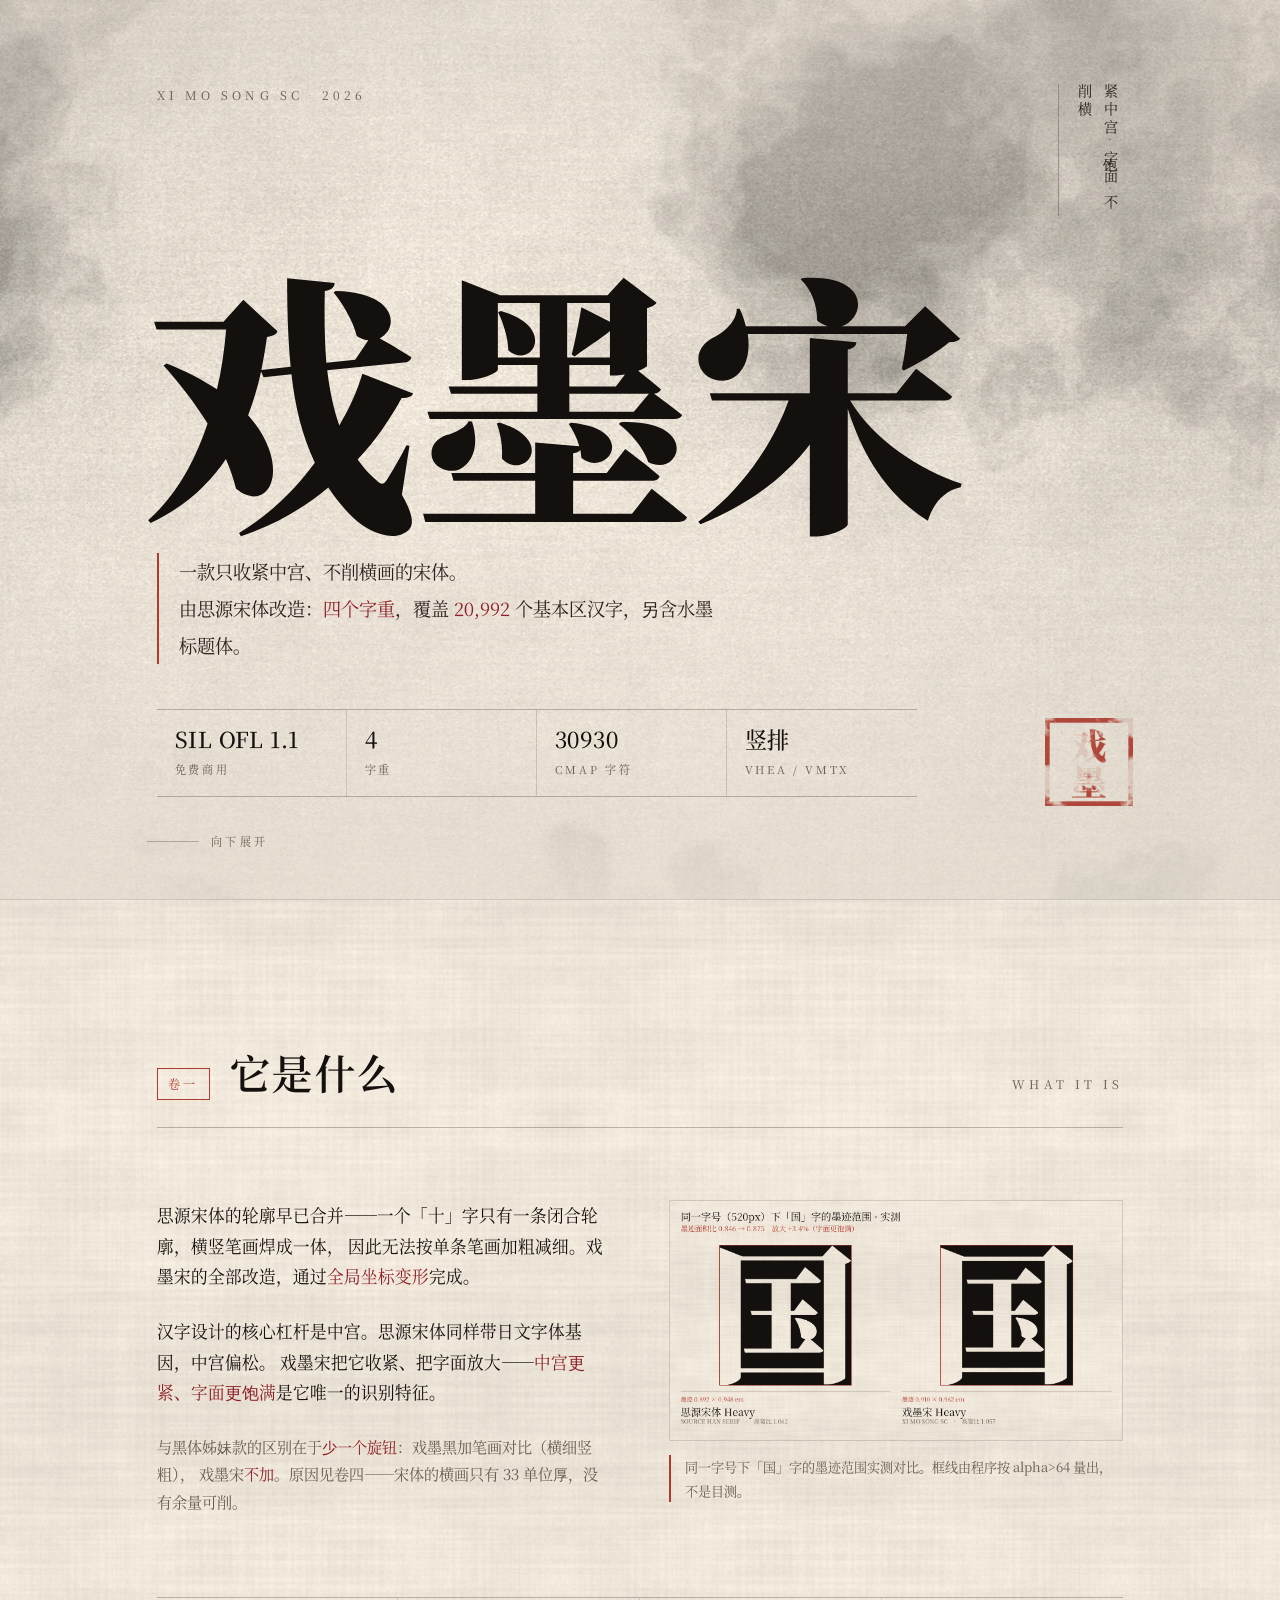
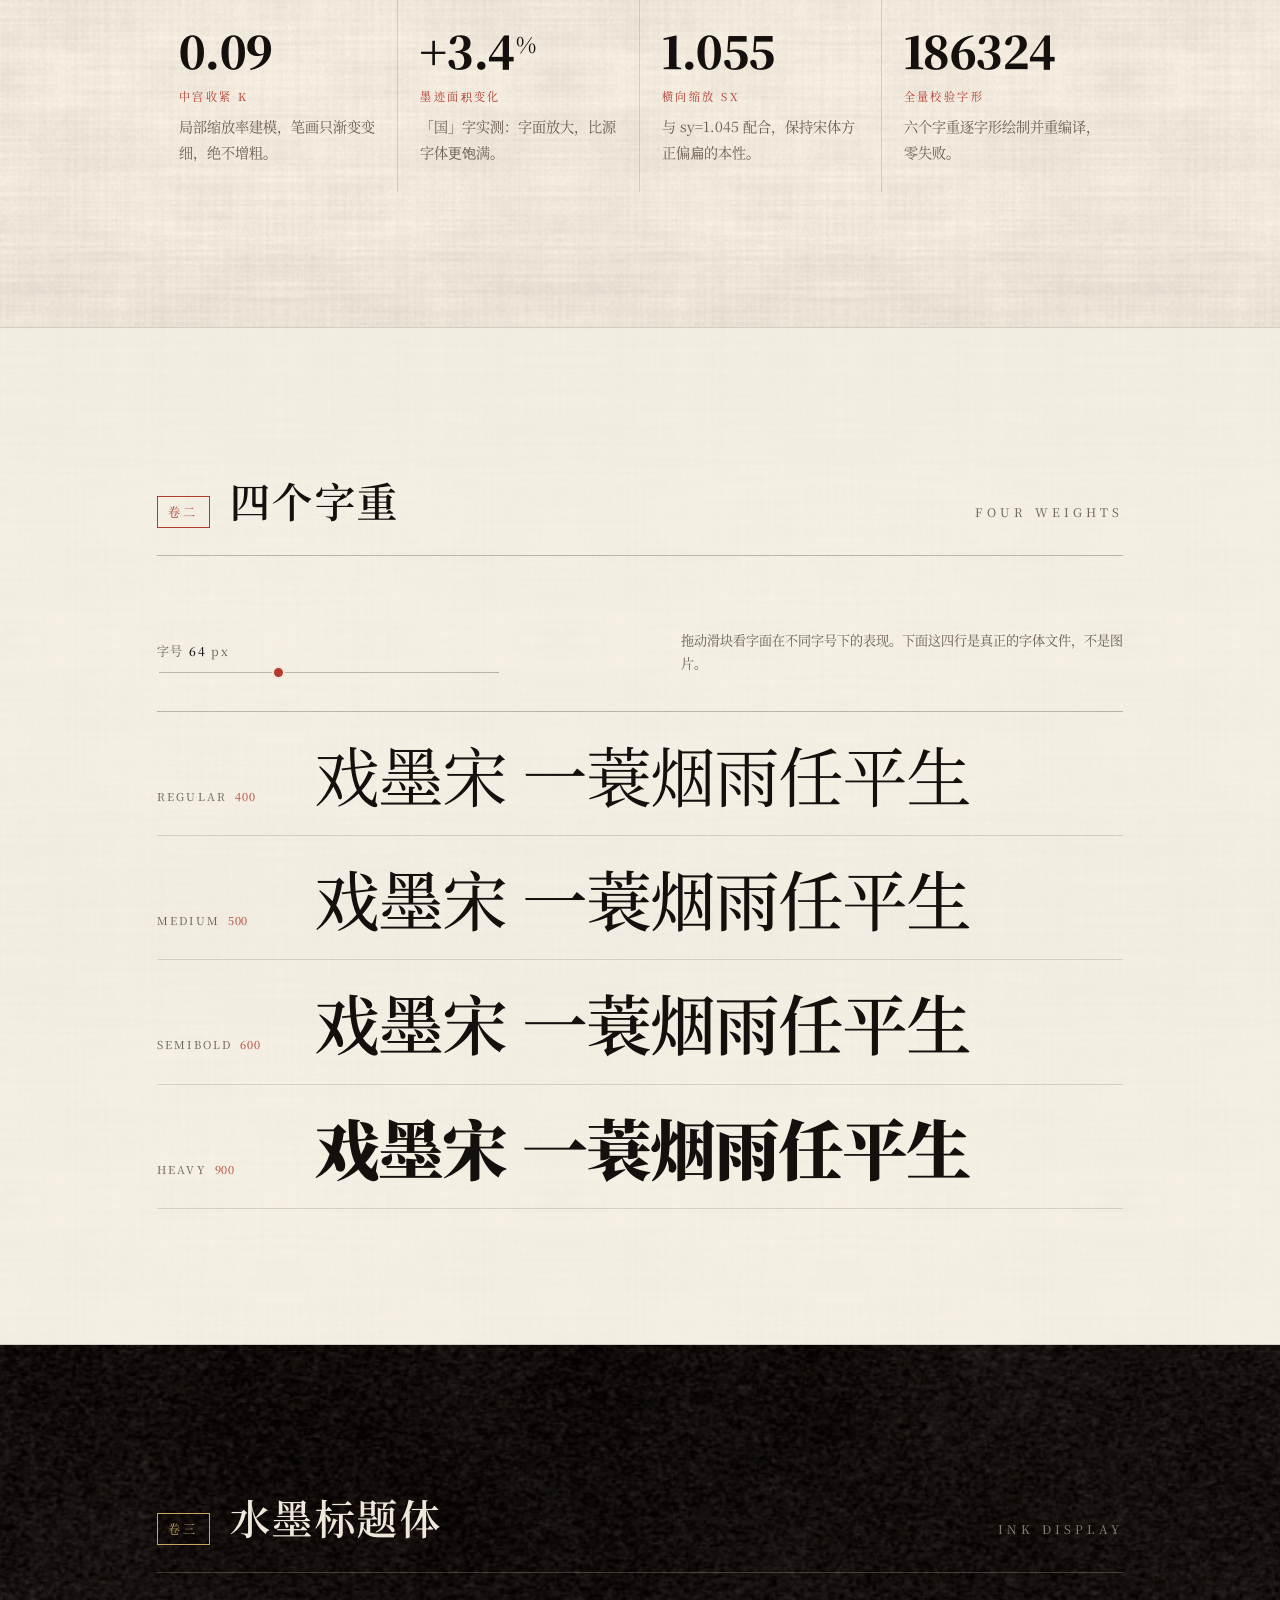
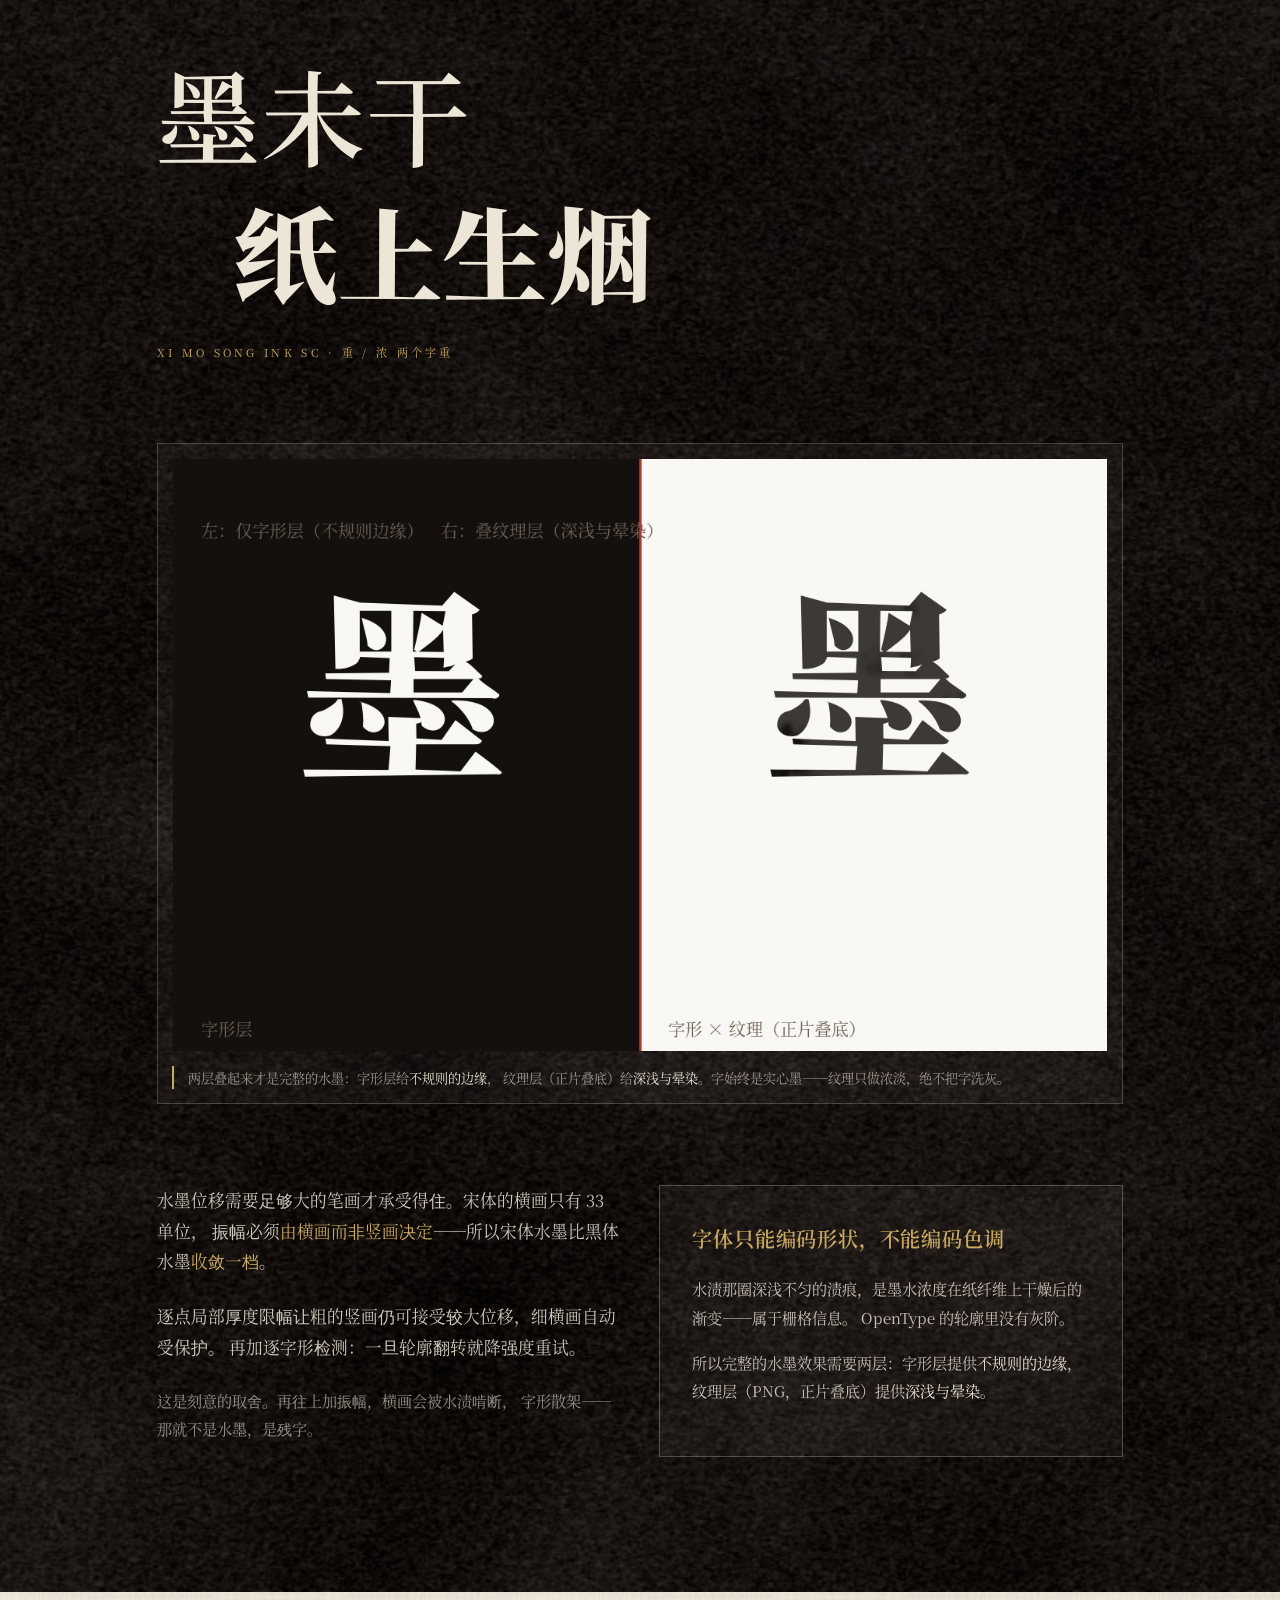
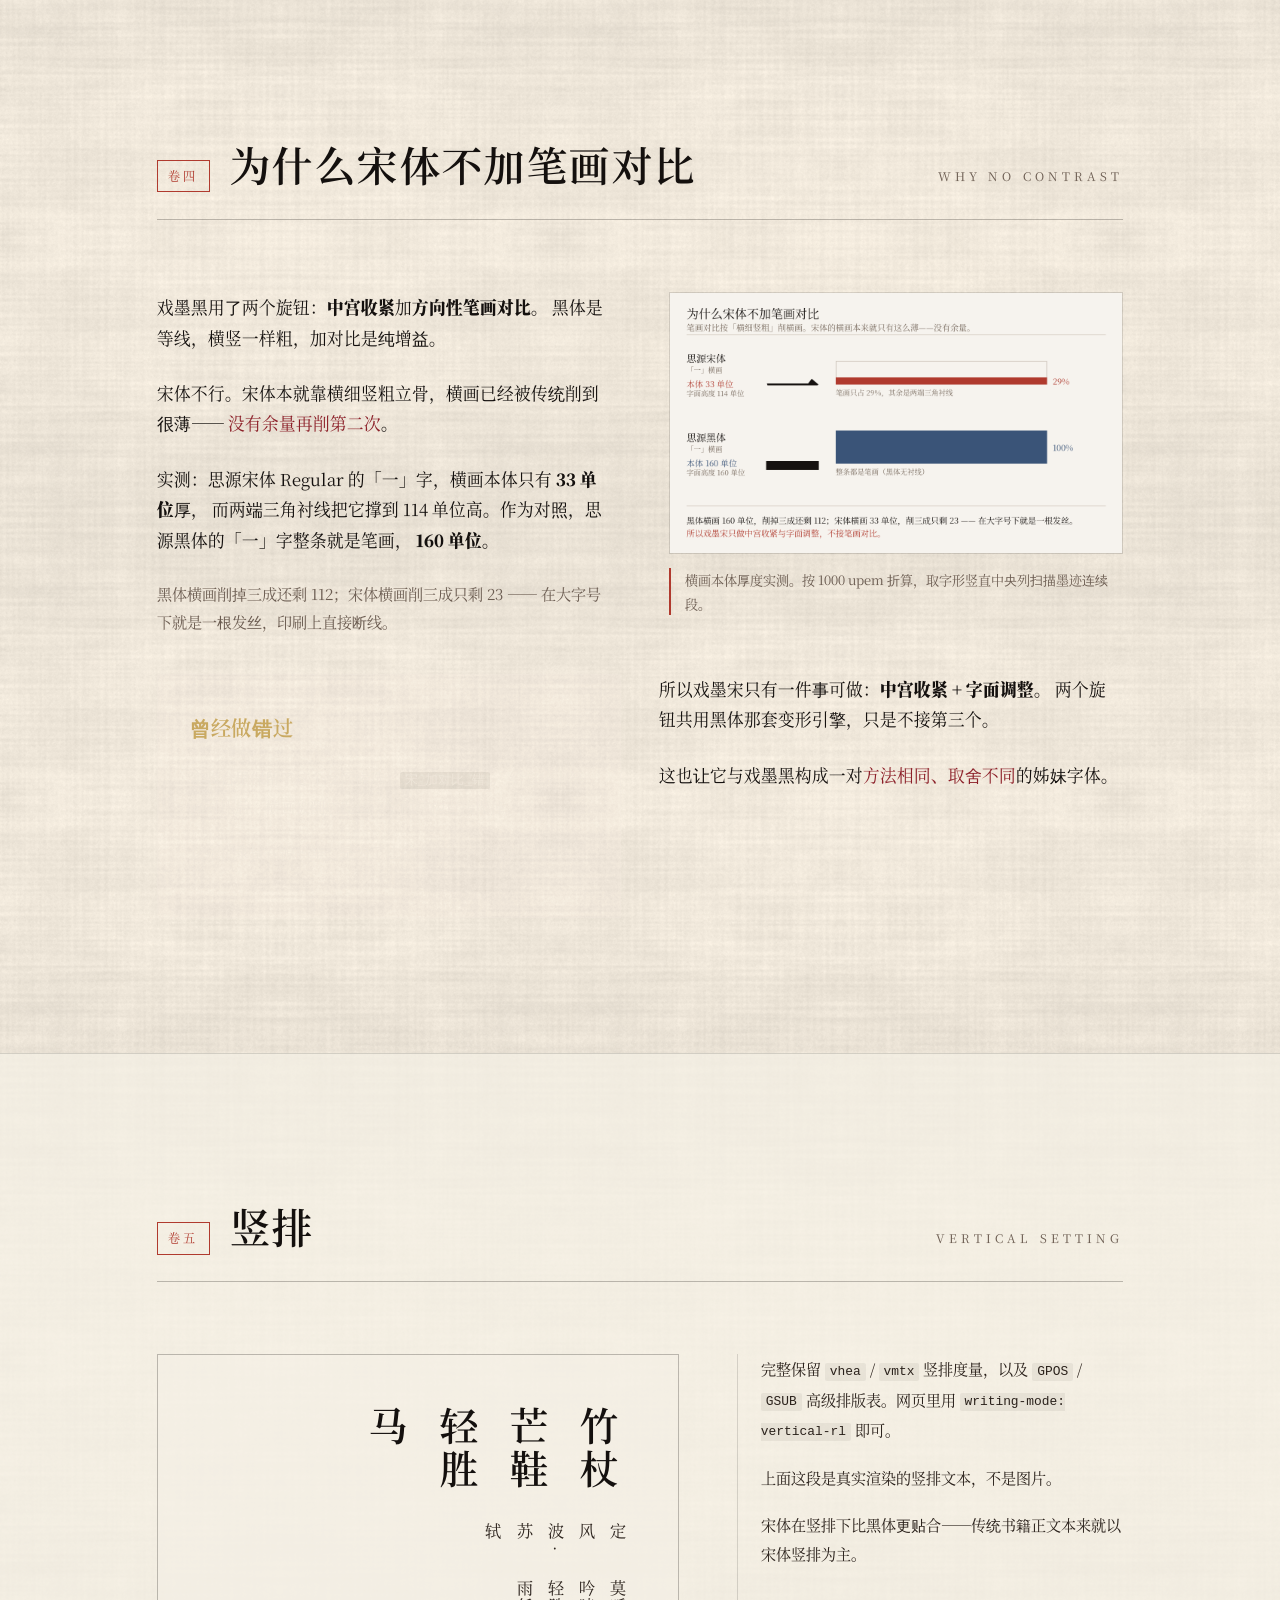
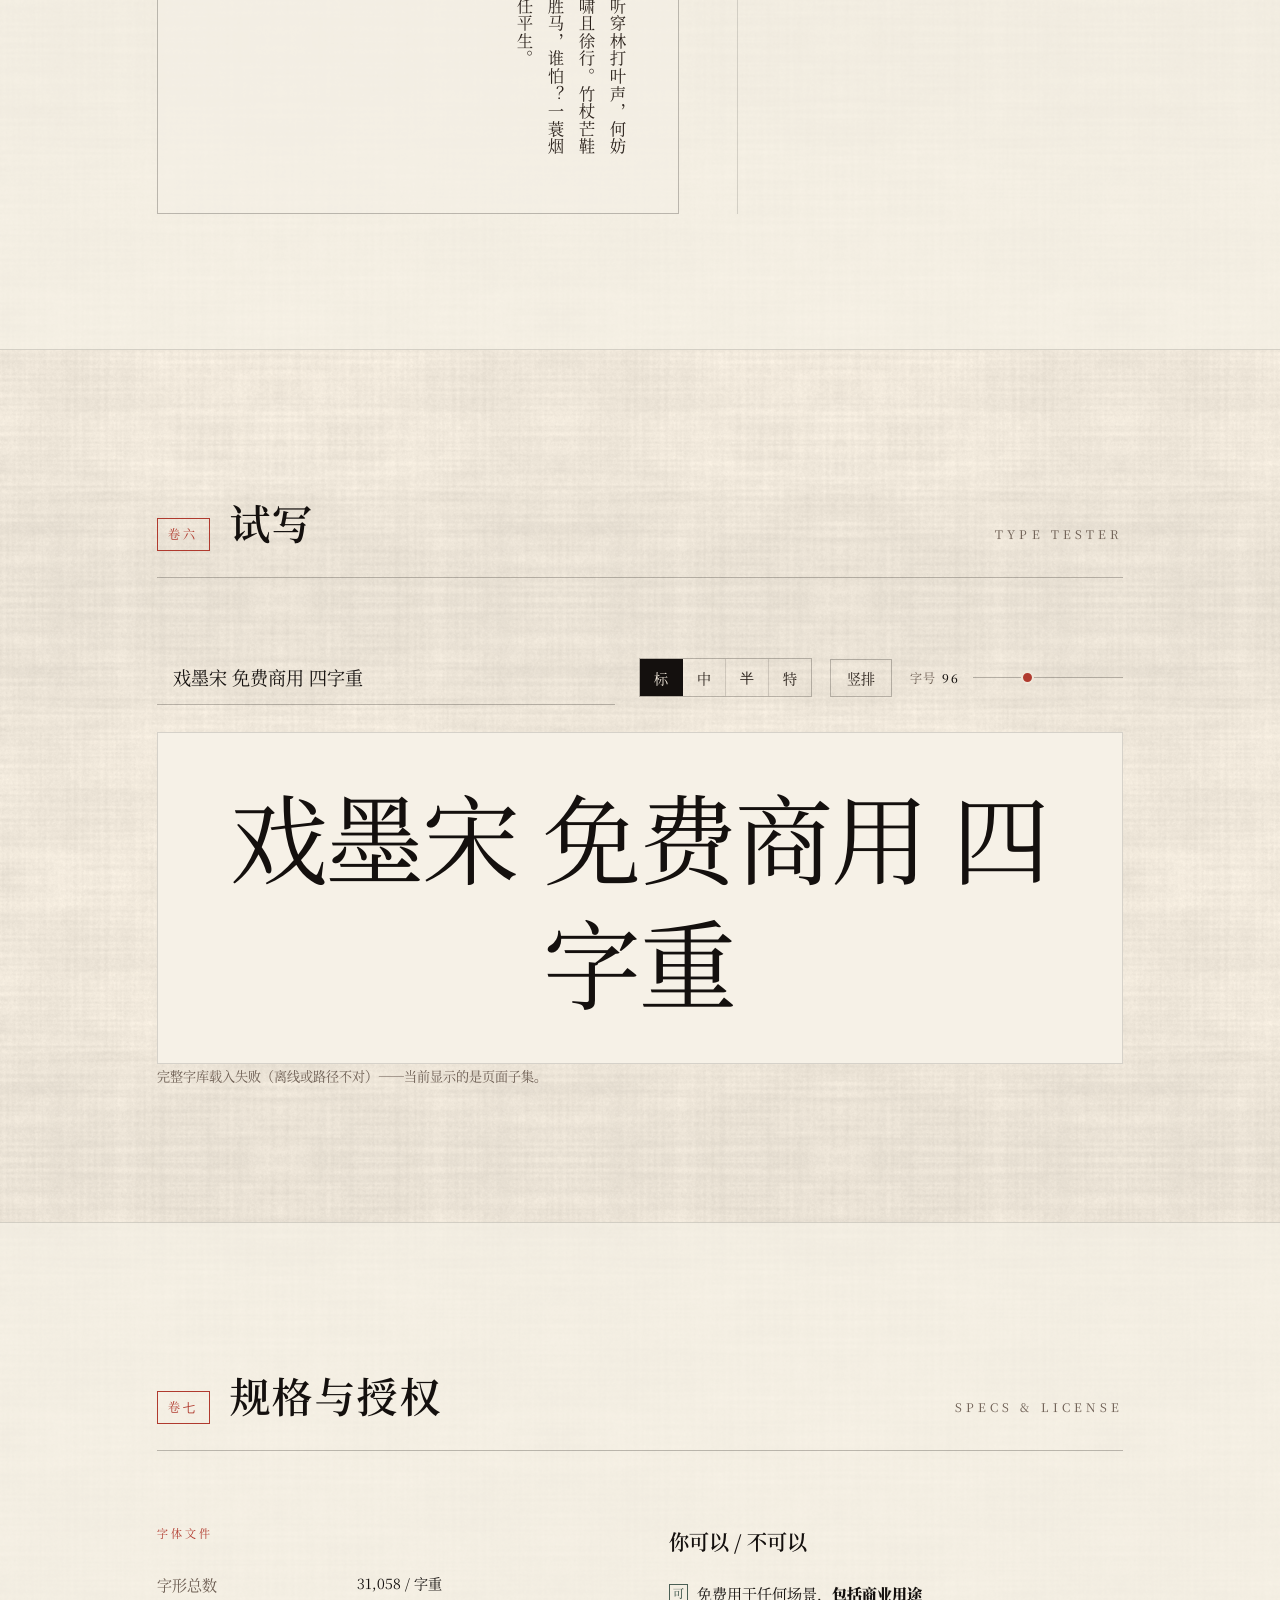
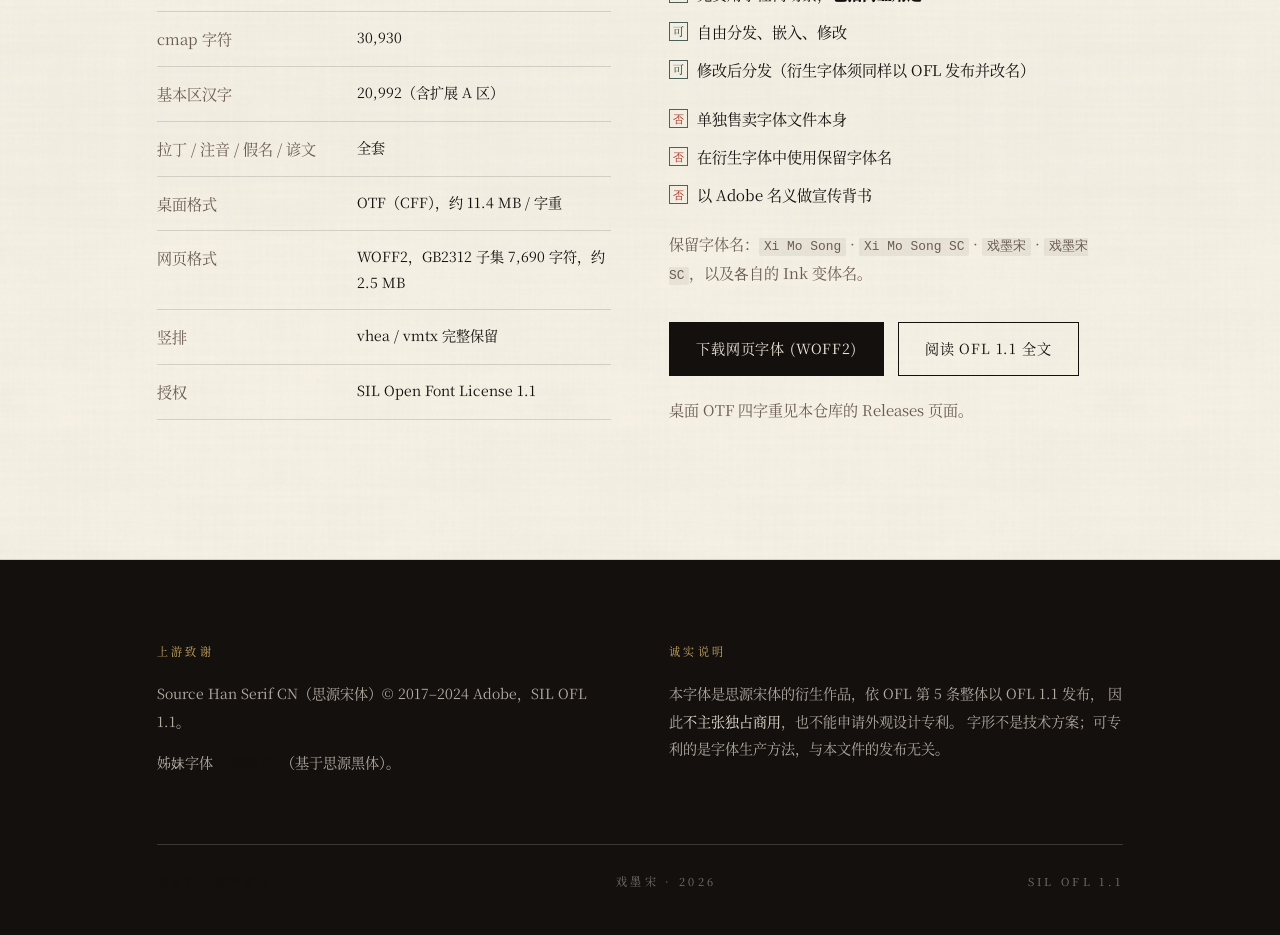
==== index.html @ ed16d2b3 "戏墨宋 SC v1.0：独立仓库初始提交 从 ximohei 仓库拆出，成为戏墨宋自己的分发点。  - 落地页七卷：它是什么 / 四个字重 / 水墨标题体 / 为什么宋体不加笔画对比 / 竖排 / 试" ====
<!DOCTYPE html>
<html lang="zh-CN">
<head>
<meta charset="utf-8">
<meta name="viewport" content="width=device-width, initial-scale=1">
<title>戏墨宋 SC · 一款只收紧中宫、不削横画的宋体</title>
<meta name="description" content="戏墨宋 SC —— 基于思源宋体改造的宋体，四字重 + 水墨标题体两字重，20992 个基本区汉字，支持竖排，SIL OFL 1.1 免费商用。">
<link rel="stylesheet" href="style.css">
<link rel="preload" href="fonts/ximosong-heavy.woff2" as="font" type="font/woff2" crossorigin>
<link rel="preload" href="fonts/ximosong-regular.woff2" as="font" type="font/woff2" crossorigin>
<link rel="icon" href="img/seal.png">
</head>
<body>

<!-- ═══════════ 卷首 ═══════════ -->
<header class="hero">
  <div class="hero-bg" aria-hidden="true"></div>
  <div class="wrap hero-inner">
    <div class="hero-top">
      <span class="tag">XI MO SONG SC<span class="dot">·</span>2026</span>
      <span class="vnote">紧中宫<span class="dot">·</span>饱字面<span class="dot">·</span>不削横</span>
    </div>

    <h1 class="hero-title">戏墨宋</h1>

    <p class="hero-lede">
      一款只收紧中宫、不削横画的宋体。<br>
      由思源宋体改造：<em>四个字重</em>，覆盖 <em>20,992</em> 个基本区汉字，另含水墨标题体。
    </p>

    <ul class="hero-meta">
      <li><b>SIL OFL 1.1</b><span>免费商用</span></li>
      <li><b>4</b><span>字重</span></li>
      <li><b>30930</b><span>cmap 字符</span></li>
      <li><b>竖排</b><span>vhea / vmtx</span></li>
    </ul>

    <img class="seal" src="img/seal.png" alt="戏墨 印" width="88" height="88">
    <div class="scroll-hint" aria-hidden="true"><i></i>向下展开</div>
  </div>
</header>

<main>

<!-- ═══════════ 卷一 · 它是什么 ═══════════ -->
<section class="sec" id="about">
  <div class="wrap">
    <div class="sec-head">
      <span class="vol">卷一</span>
      <h2>它是什么</h2>
      <span class="en">WHAT IT IS</span>
    </div>

    <div class="two">
      <div class="col prose">
        <p>思源宋体的轮廓早已合并——一个「十」字只有一条闭合轮廓，横竖笔画焊成一体，
          因此无法按单条笔画加粗减细。戏墨宋的全部改造，通过<em>全局坐标变形</em>完成。</p>
        <p>汉字设计的核心杠杆是中宫。思源宋体同样带日文字体基因，中宫偏松。
          戏墨宋把它收紧、把字面放大——<em>中宫更紧、字面更饱满</em>是它唯一的识别特征。</p>
        <p class="quiet">与黑体姊妹款的区别在于<em>少一个旋钮</em>：戏墨黑加笔画对比（横细竖粗），
          戏墨宋<em>不加</em>。原因见卷四——宋体的横画只有 33 单位厚，没有余量可削。</p>
      </div>

      <div class="col">
        <figure class="fig">
          <img src="img/spec-compare.png" alt="思源宋体与戏墨宋的字面实测对比">
          <figcaption>同一字号下「国」字的墨迹范围实测对比。框线由程序按 alpha&gt;64 量出，不是目测。</figcaption>
        </figure>
      </div>
    </div>

    <div class="spec-row">
      <div class="spec">
        <span class="num">0.09</span>
        <span class="lab">中宫收紧 k</span>
        <p>局部缩放率建模，笔画只渐变变细，绝不增粗。</p>
      </div>
      <div class="spec">
        <span class="num">+3.4<span class="pc">%</span></span>
        <span class="lab">墨迹面积变化</span>
        <p>「国」字实测：字面放大，比源字体更饱满。</p>
      </div>
      <div class="spec">
        <span class="num">1.055</span>
        <span class="lab">横向缩放 sx</span>
        <p>与 sy=1.045 配合，保持宋体方正偏扁的本性。</p>
      </div>
      <div class="spec">
        <span class="num">186324</span>
        <span class="lab">全量校验字形</span>
        <p>六个字重逐字形绘制并重编译，零失败。</p>
      </div>
    </div>
  </div>
</section>

<!-- ═══════════ 卷二 · 四个字重 ═══════════ -->
<section class="sec sec-alt" id="weights">
  <div class="wrap">
    <div class="sec-head">
      <span class="vol">卷二</span>
      <h2>四个字重</h2>
      <span class="en">FOUR WEIGHTS</span>
    </div>

    <div class="controls">
      <label class="ctl">
        <span>字号 <b id="sizeOut">64</b> px</span>
        <input id="sizeRange" type="range" min="28" max="132" value="64" step="2">
      </label>
      <p class="hint">拖动滑块看字面在不同字号下的表现。下面这四行是真正的字体文件，不是图片。</p>
    </div>

    <div class="weights" id="weightsBox">
      <div class="wrow" data-w="400"><span class="wlab">Regular<i>400</i></span><p style="font-weight:400">戏墨宋 一蓑烟雨任平生</p></div>
      <div class="wrow" data-w="500"><span class="wlab">Medium<i>500</i></span><p style="font-weight:500">戏墨宋 一蓑烟雨任平生</p></div>
      <div class="wrow" data-w="600"><span class="wlab">SemiBold<i>600</i></span><p style="font-weight:600">戏墨宋 一蓑烟雨任平生</p></div>
      <div class="wrow" data-w="900"><span class="wlab">Heavy<i>900</i></span><p style="font-weight:900">戏墨宋 一蓑烟雨任平生</p></div>
    </div>
  </div>
</section>

<!-- ═══════════ 卷三 · 水墨标题体 ═══════════ -->
<section class="sec ink-sec" id="ink">
  <div class="ink-bg" aria-hidden="true"></div>
  <div class="wrap">
    <div class="sec-head light">
      <span class="vol">卷三</span>
      <h2>水墨标题体</h2>
      <span class="en">INK DISPLAY</span>
    </div>

    <div class="ink-demo">
      <p class="ink-line w600">墨未干</p>
      <p class="ink-line w900">纸上生烟</p>
      <p class="ink-note">Xi Mo Song Ink SC · 重 / 浓 两个字重</p>
    </div>

    <figure class="fig fig-ink">
      <img src="img/ink-composite.jpg" alt="水墨两层合成：字形层提供不规则边缘，纹理层提供深浅渍痕">
      <figcaption>两层叠起来才是完整的水墨：字形层给<em>不规则的边缘</em>，
        纹理层（正片叠底）给<em>深浅与晕染</em>。字始终是实心墨——纹理只做浓淡，绝不把字洗灰。</figcaption>
    </figure>

    <div class="two tight">
      <div class="col prose light">
        <p>水墨位移需要足够大的笔画才承受得住。宋体的横画只有 33 单位，
          振幅必须<em>由横画而非竖画决定</em>——所以宋体水墨比黑体水墨<em>收敛一档</em>。</p>
        <p>逐点局部厚度限幅让粗的竖画仍可接受较大位移，细横画自动受保护。
          再加逐字形检测：一旦轮廓翻转就降强度重试。</p>
        <p class="quiet">这是刻意的取舍。再往上加振幅，横画会被水渍啃断，
          字形散架——那就不是水墨，是残字。</p>
      </div>
      <div class="col">
        <div class="note-card">
          <h3>字体只能编码形状，不能编码色调</h3>
          <p>水渍那圈深浅不匀的渍痕，是墨水浓度在纸纤维上干燥后的渐变——属于栅格信息。
            OpenType 的轮廓里没有灰阶。</p>
          <p>所以完整的水墨效果需要两层：字形层提供<em>不规则的边缘</em>，
            纹理层（PNG，正片叠底）提供<em>深浅与晕染</em>。</p>
        </div>
      </div>
    </div>
  </div>
</section>

<!-- ═══════════ 卷四 · 为什么宋体不加笔画对比 ═══════════ -->
<section class="sec" id="why">
  <div class="wrap">
    <div class="sec-head">
      <span class="vol">卷四</span>
      <h2>为什么宋体不加笔画对比</h2>
      <span class="en">WHY NO CONTRAST</span>
    </div>

    <div class="two">
      <div class="col prose">
        <p>戏墨黑用了两个旋钮：<b>中宫收紧</b>加<b>方向性笔画对比</b>。
          黑体是等线，横竖一样粗，加对比是纯增益。</p>
        <p>宋体不行。宋体本就靠横细竖粗立骨，横画已经被传统削到很薄——
          <em>没有余量再削第二次</em>。</p>
        <p>实测：思源宋体 Regular 的「一」字，横画本体只有 <b>33 单位</b>厚，
          而两端三角衬线把它撑到 114 单位高。作为对照，思源黑体的「一」字整条就是笔画，
          <b>160 单位</b>。</p>
        <p class="quiet">黑体横画削掉三成还剩 112；宋体横画削三成只剩 23 ——
          在大字号下就是一根发丝，印刷上直接断线。</p>
      </div>

      <div class="col">
        <figure class="fig">
          <img src="img/stroke-measure.png" alt="宋体与黑体「一」字横画厚度实测对比">
          <figcaption>横画本体厚度实测。按 1000 upem 折算，取字形竖直中央列扫描墨迹连续段。</figcaption>
        </figure>
      </div>
    </div>

    <div class="two tight" style="margin-top:2.4rem">
      <div class="col">
        <div class="note-card">
          <h3>曾经做错过</h3>
          <p>实验台里保留了这个反面候选：<code>宋_加对比_错</code>。
            给它接上笔画对比后，横画被削成发丝，字面结构直接塌掉。</p>
          <p class="quiet">这条记录留在源码里，是为了让后来的人不必再试一次。</p>
        </div>
      </div>
      <div class="col prose">
        <p>所以戏墨宋只有一件事可做：<b>中宫收紧 + 字面调整</b>。
          两个旋钮共用黑体那套变形引擎，只是不接第三个。</p>
        <p>这也让它与戏墨黑构成一对<em>方法相同、取舍不同</em>的姊妹字体。</p>
      </div>
    </div>
  </div>
</section>

<!-- ═══════════ 卷五 · 竖排 ═══════════ -->
<section class="sec sec-alt" id="vertical">
  <div class="wrap">
    <div class="sec-head">
      <span class="vol">卷五</span>
      <h2>竖排</h2>
      <span class="en">VERTICAL SETTING</span>
    </div>

    <div class="vert-wrap">
      <div class="vert-demo">
        <p class="v-title">竹杖芒鞋轻胜马</p>
        <p class="v-body">定风波 · 苏轼</p>
        <p class="v-body">莫听穿林打叶声，何妨吟啸且徐行。竹杖芒鞋轻胜马，谁怕？一蓑烟雨任平生。</p>
      </div>
      <aside class="vert-side">
        <p>完整保留 <code>vhea</code> / <code>vmtx</code> 竖排度量，以及 <code>GPOS</code> /
          <code>GSUB</code> 高级排版表。网页里用 <code>writing-mode: vertical-rl</code> 即可。</p>
        <p class="quiet">上面这段是真实渲染的竖排文本，不是图片。</p>
        <p class="quiet">宋体在竖排下比黑体更贴合——传统书籍正文本来就以宋体竖排为主。</p>
      </aside>
    </div>
  </div>
</section>

<!-- ═══════════ 卷六 · 试写 ═══════════ -->
<section class="sec" id="try">
  <div class="wrap">
    <div class="sec-head">
      <span class="vol">卷六</span>
      <h2>试写</h2>
      <span class="en">TYPE TESTER</span>
    </div>

    <div class="try-bar">
      <input id="tryInput" type="text" value="戏墨宋 免费商用 四字重" aria-label="试写内容" maxlength="40">
      <div class="try-ctl">
        <div class="seg" id="tryWeights" role="group" aria-label="字重">
          <button data-w="400" class="on">标</button><button data-w="500">中</button><button data-w="600">半</button><button data-w="900">特</button>
        </div>
        <button class="seg-toggle" id="tryDir" aria-pressed="false">竖排</button>
        <label class="ctl inline"><span>字号 <b id="trySizeOut">96</b></span>
          <input id="trySize" type="range" min="40" max="200" value="96" step="2"></label>
      </div>
    </div>

    <div class="try-stage" id="tryStage">
      <p class="try-text" id="tryText">戏墨宋 免费商用 四字重</p>
    </div>

    <p class="hint" id="tryHint">正在按需载入 GB2312 完整字库（约 2.5 MB）——载入前显示的是页面子集。</p>
  </div>
</section>

<!-- ═══════════ 卷七 · 规格与授权 ═══════════ -->
<section class="sec sec-alt" id="spec">
  <div class="wrap">
    <div class="sec-head">
      <span class="vol">卷七</span>
      <h2>规格与授权</h2>
      <span class="en">SPECS &amp; LICENSE</span>
    </div>

    <div class="two">
      <div class="col">
        <table class="spec-table">
          <caption>字体文件</caption>
          <tbody>
            <tr><th>字形总数</th><td>31,058 / 字重</td></tr>
            <tr><th>cmap 字符</th><td>30,930</td></tr>
            <tr><th>基本区汉字</th><td>20,992（含扩展 A 区）</td></tr>
            <tr><th>拉丁 / 注音 / 假名 / 谚文</th><td>全套</td></tr>
            <tr><th>桌面格式</th><td>OTF（CFF），约 11.4 MB / 字重</td></tr>
            <tr><th>网页格式</th><td>WOFF2，GB2312 子集 7,690 字符，约 2.5 MB</td></tr>
            <tr><th>竖排</th><td>vhea / vmtx 完整保留</td></tr>
            <tr><th>授权</th><td>SIL Open Font License 1.1</td></tr>
          </tbody>
        </table>
      </div>

      <div class="col">
        <div class="license">
          <h3>你可以 / 不可以</h3>
          <ul class="yes">
            <li>免费用于任何场景，<b>包括商业用途</b></li>
            <li>自由分发、嵌入、修改</li>
            <li>修改后分发（衍生字体须同样以 OFL 发布并改名）</li>
          </ul>
          <ul class="no">
            <li>单独售卖字体文件本身</li>
            <li>在衍生字体中使用保留字体名</li>
            <li>以 Adobe 名义做宣传背书</li>
          </ul>
          <p class="quiet">保留字体名：<code>Xi Mo Song</code> · <code>Xi Mo Song SC</code> ·
            <code>戏墨宋</code> · <code>戏墨宋 SC</code>，以及各自的 Ink 变体名。</p>
        </div>

        <div class="dl">
          <a class="btn" href="fonts/full-ximosong-regular.woff2" download>下载网页字体 (WOFF2)</a>
          <a class="btn ghost" href="OFL.txt" target="_blank" rel="noopener">阅读 OFL 1.1 全文</a>
          <p class="quiet">桌面 OTF 四字重见本仓库的 Releases 页面。</p>
        </div>
      </div>
    </div>
  </div>
</section>

</main>

<footer class="foot">
  <div class="wrap">
    <div class="foot-grid">
      <div>
        <h4>上游致谢</h4>
        <p>Source Han Serif CN（思源宋体）© 2017–2024 Adobe，SIL OFL 1.1。</p>
        <p>姊妹字体 <a href="https://okko10086.github.io/ximohei/">戏墨黑 SC</a>（基于思源黑体）。</p>
      </div>
      <div>
        <h4>诚实说明</h4>
        <p>本字体是思源宋体的衍生作品，依 OFL 第 5 条整体以 OFL 1.1 发布，
          因此<b>不主张独占商用</b>，也不能申请外观设计专利。
          字形不是技术方案；可专利的是字体生产方法，与本文件的发布无关。</p>
      </div>
    </div>
    <div class="foot-line">
      <span><a href="https://okko10086.github.io/ximohei/">姊妹款：戏墨黑 SC →</a></span>
      <span>戏墨宋 · 2026</span>
      <span>SIL OFL 1.1</span>
    </div>
  </div>
</footer>

<script src="script.js"></script>
</body>
</html>
---- style.css ----
/* ══════════════════════════════════════════════════════════════
   戏墨宋 SC · 字体发售落地页
   设计语言：宣纸底 + 墨 + 朱砂点缀；骨架不动的长卷
   中文行距 1.9×、字号模数 1.333、版心 1120px
   ══════════════════════════════════════════════════════════════ */

/* ── 字体 ─────────────────────────────────────────────────── */
@font-face{font-family:'Xi Mo Song SC';src:url('fonts/ximosong-regular.woff2') format('woff2');font-weight:400;font-display:swap}
@font-face{font-family:'Xi Mo Song SC';src:url('fonts/ximosong-medium.woff2') format('woff2');font-weight:500;font-display:swap}
@font-face{font-family:'Xi Mo Song SC';src:url('fonts/ximosong-semibold.woff2') format('woff2');font-weight:600;font-display:swap}
@font-face{font-family:'Xi Mo Song SC';src:url('fonts/ximosong-heavy.woff2') format('woff2');font-weight:900;font-display:swap}
@font-face{font-family:'Xi Mo Ink Song SC';src:url('fonts/ximosongink-semibold.woff2') format('woff2');font-weight:600;font-display:swap}
@font-face{font-family:'Xi Mo Ink Song SC';src:url('fonts/ximosongink-heavy.woff2') format('woff2');font-weight:900;font-display:swap}

:root{
  --paper:#EFE7DA; --paper2:#F6F1E7; --ink:#14100E; --ink2:#2A211B; --ink3:#6B5C51;
  --red:#B03A2E; --red-d:#8C1F28; --gold:#C9A961; --green:#4A5F55;
  --line:rgba(20,16,14,.14); --line2:rgba(20,16,14,.26);
  --hei:'Xi Mo Song SC','Songti SC','Source Han Serif SC','Noto Serif SC',STSong,SimSun,serif;
  --song:'Xi Mo Song SC','Songti SC','Source Han Serif SC','Noto Serif SC',STSong,SimSun,serif;
  --max:1120px;
}

*{box-sizing:border-box}
html{scroll-behavior:smooth}
body{
  margin:0;color:var(--ink);background:var(--paper);
  font-family:var(--song);font-weight:350;font-size:16.5px;line-height:1.85;
  -webkit-font-smoothing:antialiased;
  background-image:url('img/paper-tile.png');background-size:560px 560px;
}
img{max-width:100%;display:block}
a{color:var(--ink);text-decoration:none}
em{font-style:normal;color:var(--red-d)}
code{font-family:ui-monospace,SFMono-Regular,Menlo,monospace;font-size:.86em;
  background:rgba(20,16,14,.06);padding:.1em .38em;border-radius:2px}
.wrap{max-width:var(--max);margin:0 auto;padding:0 6%}
.quiet{color:var(--ink3);font-size:15px}
.dot{opacity:.4;margin:0 .45em}

/* ── 卷首 ─────────────────────────────────────────────────── */
.hero{position:relative;min-height:100svh;display:flex;align-items:center;overflow:hidden;
  border-bottom:1px solid var(--line)}
.hero-bg{position:absolute;inset:0;background:url('img/hero.jpg') center/cover no-repeat;
  opacity:.92}
.hero-bg::after{content:'';position:absolute;inset:0;
  background:linear-gradient(180deg,rgba(239,231,218,.42),rgba(239,231,218,.06) 40%,rgba(239,231,218,.72))}
.hero-inner{position:relative;width:100%;padding-top:8vh;padding-bottom:10vh}

.hero-top{display:flex;justify-content:space-between;align-items:flex-start;margin-bottom:6vh}
.tag,.en{font-family:var(--hei);font-weight:300;font-size:12px;letter-spacing:.34em;
  text-transform:uppercase;color:var(--ink3)}
.vnote{font-family:var(--song);font-size:14px;letter-spacing:.28em;color:var(--ink2);
  writing-mode:vertical-rl;border-left:1px solid var(--line2);padding-left:12px;height:132px}

.hero-title{
  font-family:var(--hei);font-weight:900;color:var(--ink);
  font-size:clamp(104px,21vw,300px);line-height:.92;letter-spacing:.02em;
  margin:0 0 4vh;text-indent:-.04em;
}
.hero-lede{font-size:clamp(15px,1.5vw,18px);line-height:2.05;color:var(--ink2);
  max-width:31em;margin:0 0 5vh;border-left:2px solid var(--red);padding-left:20px}

.hero-meta{list-style:none;display:flex;flex-wrap:wrap;gap:0;margin:0;padding:0;
  border-top:1px solid var(--line2);border-bottom:1px solid var(--line2);max-width:760px}
.hero-meta li{flex:1 1 140px;padding:16px 18px 14px;border-right:1px solid var(--line)}
.hero-meta li:last-child{border-right:0}
.hero-meta b{display:block;font-family:var(--hei);font-weight:500;font-size:22px;
  letter-spacing:.02em;line-height:1.2}
.hero-meta span{font-family:var(--hei);font-weight:300;font-size:11px;letter-spacing:.24em;
  text-transform:uppercase;color:var(--ink3)}

.seal{position:absolute;right:6%;bottom:9vh;width:88px;height:88px;opacity:.92;
  filter:saturate(.96)}
.scroll-hint{position:absolute;left:6%;bottom:4vh;font-family:var(--hei);font-weight:300;
  font-size:11px;letter-spacing:.3em;color:var(--ink3);display:flex;align-items:center;gap:12px}
.scroll-hint i{width:52px;height:1px;background:var(--line2);display:block;position:relative;overflow:hidden}
.scroll-hint i::after{content:'';position:absolute;inset:0;background:var(--red);
  transform:translateX(-100%);animation:sweep 2.6s ease-in-out infinite}
@keyframes sweep{0%{transform:translateX(-100%)}55%{transform:translateX(0)}100%{transform:translateX(100%)}}

/* ── 章节骨架（骨架写死，只换内容）──────────────────────────── */
.sec{padding:15vh 0;position:relative}
.sec-alt{background:rgba(246,241,231,.72);border-top:1px solid var(--line);
  border-bottom:1px solid var(--line)}
.sec-head{display:flex;align-items:baseline;gap:20px;margin-bottom:8vh;
  border-bottom:1px solid var(--line2);padding-bottom:18px}
.vol{font-family:var(--hei);font-weight:400;font-size:12px;letter-spacing:.3em;
  color:var(--red);border:1px solid var(--red);padding:4px 10px;white-space:nowrap}
.sec-head h2{font-family:var(--song);font-weight:600;font-size:clamp(26px,3.4vw,40px);
  letter-spacing:.06em;margin:0;flex:1}
.two{display:grid;grid-template-columns:1fr 1fr;gap:6%;align-items:start}
.two.tight{gap:4%}
.col{min-width:0}
.prose p{margin:0 0 1.5em}
.prose p:last-child{margin-bottom:0}

/* ── 图与说明 ─────────────────────────────────────────────── */
.fig{margin:0}
.fig img{border:1px solid var(--line);box-shadow:0 1px 0 rgba(255,255,255,.5) inset}
.fig figcaption{font-size:13px;line-height:1.8;color:var(--ink3);margin-top:14px;
  padding-left:14px;border-left:2px solid var(--red)}
.fig-wide{margin-top:7vh}
.fig-ink{margin:0 0 9vh;border:1px solid rgba(239,231,218,.22);padding:14px;
  background:rgba(239,231,218,.04)}
.fig-ink img{width:100%}
.fig-ink figcaption{color:rgba(239,231,218,.62);border-left-color:var(--gold)}
.fig-ink figcaption em{color:#EDE5D6}
.fig-wide img{border:1px solid var(--line);background:var(--paper2);padding:18px}

/* ── 数据（数字三段式：数字最大 / 说明最小）────────────────── */
.spec-row{display:grid;grid-template-columns:repeat(4,1fr);gap:0;margin-top:9vh;
  border-top:1px solid var(--line2)}
.spec{padding:30px 22px 26px;border-right:1px solid var(--line)}
.spec:last-child{border-right:0}
.spec .num{font-family:var(--hei);font-weight:700;font-size:clamp(30px,3.6vw,44px);
  line-height:1;letter-spacing:-.01em;display:block}
.spec .pc{font-size:.5em;font-weight:400;vertical-align:super;margin-left:.06em}
.spec .lab{font-family:var(--hei);font-weight:300;font-size:11px;letter-spacing:.22em;
  text-transform:uppercase;color:var(--red);display:block;margin:14px 0 8px}
.spec p{font-size:14px;line-height:1.85;color:var(--ink3);margin:0}

/* ── 字重演示 ─────────────────────────────────────────────── */
.controls{display:flex;justify-content:space-between;align-items:flex-end;gap:5%;
  margin-bottom:4vh;flex-wrap:wrap}
.ctl{font-family:var(--hei);font-weight:300;font-size:12px;letter-spacing:.14em;color:var(--ink3)}
.ctl b{font-weight:500;color:var(--ink);font-variant-numeric:tabular-nums}
.ctl input[type=range]{display:block;width:min(340px,60vw);margin-top:10px;
  -webkit-appearance:none;appearance:none;height:1px;background:var(--line2);outline:0}
.ctl input[type=range]::-webkit-slider-thumb{-webkit-appearance:none;width:13px;height:13px;
  border-radius:50%;background:var(--red);cursor:pointer;border:2px solid var(--paper)}
.ctl.inline{display:flex;align-items:center;gap:14px}
.ctl.inline input[type=range]{width:150px;margin:0}
.hint{font-size:13px;color:var(--ink3);margin:0;max-width:34em;line-height:1.8}

.weights{border-top:1px solid var(--line2)}
.wrow{display:flex;align-items:baseline;gap:5%;padding:22px 0;border-bottom:1px solid var(--line)}
.wlab{font-family:var(--hei);font-weight:300;font-size:11px;letter-spacing:.2em;
  color:var(--ink3);width:110px;flex:0 0 110px;text-transform:uppercase}
.wlab i{font-style:normal;color:var(--red);margin-left:8px;letter-spacing:.06em}
.wrow p{font-family:var(--hei);margin:0;font-size:64px;line-height:1.24;white-space:nowrap;
  overflow:hidden;text-overflow:ellipsis}

/* ── 水墨（深底） ─────────────────────────────────────────── */
.ink-sec{background:var(--ink);color:var(--paper);overflow:hidden}
.ink-bg{position:absolute;inset:0;background:url('img/ink-card.jpg') center/cover no-repeat;
  opacity:.85}
.ink-sec .wrap{position:relative}
.sec-head.light{border-bottom-color:rgba(239,231,218,.22)}
.sec-head.light h2{color:var(--paper)}
.sec-head.light .en{color:rgba(239,231,218,.55)}
.sec-head.light .vol{color:var(--gold);border-color:var(--gold)}
.ink-demo{margin-bottom:9vh}
.ink-line{font-family:'Xi Mo Ink Song SC',var(--hei);margin:0;line-height:1.34;
  color:#EDE5D6;letter-spacing:.03em}
.ink-line.w600{font-weight:600;font-size:clamp(52px,8vw,110px)}
.ink-line.w900{font-weight:900;font-size:clamp(52px,8vw,110px);margin-left:8%}
.ink-note{font-family:var(--hei);font-weight:300;font-size:11px;letter-spacing:.3em;
  color:var(--gold);text-transform:uppercase;margin-top:22px}
.prose.light p{color:rgba(239,231,218,.86)}
.prose.light em{color:var(--gold)}
.prose.light b{color:#EDE5D6;font-weight:400}
.prose.light .quiet{color:rgba(239,231,218,.6)}
.note-card{border:1px solid rgba(239,231,218,.26);padding:34px 32px;
  background:rgba(239,231,218,.04)}
.note-card h3{font-family:var(--song);font-weight:600;font-size:20px;margin:0 0 18px;
  color:var(--gold);letter-spacing:.04em}
.note-card p{margin:0 0 1.1em;font-size:15px;line-height:1.9;color:rgba(239,231,218,.82)}
.note-card em{color:#EDE5D6}

/* ── 竖排 ─────────────────────────────────────────────────── */
.vert-wrap{display:grid;grid-template-columns:1.35fr 1fr;gap:6%;align-items:stretch}
.vert-demo{border:1px solid var(--line2);padding:52px 44px;background:rgba(246,241,231,.6);
  writing-mode:vertical-rl;height:460px;display:flex;gap:26px;justify-content:flex-start}
.vert-demo p{margin:0;font-family:var(--song)}
.v-title{font-size:38px;font-weight:600;letter-spacing:.14em}
.v-body{font-size:16px;line-height:1.95;color:var(--ink2);letter-spacing:.1em}
.v-body:last-child{max-height:340px}
.vert-side p{font-size:15px;line-height:1.95;color:var(--ink2);margin:0 0 1.2em}
.vert-side{border-left:1px solid var(--line);padding-left:6%}

/* ── 试写 ─────────────────────────────────────────────────── */
.try-bar{display:flex;gap:24px;align-items:center;flex-wrap:wrap;margin-bottom:3vh}
#tryInput{flex:1 1 320px;font-family:var(--song);font-size:18px;padding:14px 16px;
  background:transparent;border:0;border-bottom:1px solid var(--line2);color:var(--ink);outline:0}
#tryInput:focus{border-bottom-color:var(--red)}
.try-ctl{display:flex;align-items:center;gap:18px;flex-wrap:wrap}
.seg{display:flex;border:1px solid var(--line2)}
.seg button{font-family:var(--song);font-size:14px;padding:8px 14px;background:transparent;
  border:0;border-right:1px solid var(--line);cursor:pointer;color:var(--ink2)}
.seg button:last-child{border-right:0}
.seg button.on{background:var(--ink);color:var(--paper)}
.seg-toggle{font-family:var(--song);font-size:14px;padding:8px 16px;background:transparent;
  border:1px solid var(--line2);cursor:pointer;color:var(--ink2)}
.seg-toggle[aria-pressed=true]{background:var(--red);border-color:var(--red);color:#fff}

.try-stage{min-height:300px;display:flex;align-items:center;justify-content:center;
  border:1px solid var(--line);background:var(--paper2);padding:40px;overflow:hidden}
.try-text{font-family:var(--hei);font-weight:400;font-size:96px;margin:0;line-height:1.3;
  word-break:break-all;text-align:center;max-width:100%}
.try-stage.vert{height:460px}
.try-stage.vert .try-text{writing-mode:vertical-rl;height:100%;text-align:left;line-height:1.2}

/* ── 表格与授权 ───────────────────────────────────────────── */
.spec-table{width:100%;border-collapse:collapse;font-size:15px}
.spec-table caption{text-align:left;font-family:var(--hei);font-weight:300;font-size:11px;
  letter-spacing:.28em;text-transform:uppercase;color:var(--red);padding-bottom:14px}
.spec-table th,.spec-table td{text-align:left;padding:13px 0;border-bottom:1px solid var(--line);
  vertical-align:top}
.spec-table th{font-weight:400;color:var(--ink3);width:44%;padding-right:18px}
.spec-table td{font-family:var(--hei);font-weight:350;font-size:14px;color:var(--ink)}

.license h3{font-family:var(--song);font-weight:600;font-size:20px;margin:0 0 20px}
.license ul{list-style:none;padding:0;margin:0 0 22px}
.license li{position:relative;padding-left:28px;margin-bottom:11px;font-size:15px;line-height:1.8}
.license li::before{position:absolute;left:0;top:0;font-family:var(--hei);font-weight:500}
.yes li::before{content:'可';color:var(--green);border:1px solid var(--green);
  font-size:11px;line-height:16px;width:17px;height:17px;text-align:center;top:4px}
.no li::before{content:'否';color:var(--red);border:1px solid var(--red);
  font-size:11px;line-height:16px;width:17px;height:17px;text-align:center;top:4px}
.dl{margin-top:34px;display:flex;flex-wrap:wrap;gap:14px;align-items:center}
.btn{font-family:var(--hei);font-weight:400;font-size:14px;letter-spacing:.06em;
  padding:13px 26px;background:var(--ink);color:var(--paper);border:1px solid var(--ink);
  transition:background .2s,color .2s}
.btn:hover{background:var(--red);border-color:var(--red)}
.btn.ghost{background:transparent;color:var(--ink)}
.btn.ghost:hover{background:transparent;color:var(--red);border-color:var(--red)}
.dl .quiet{flex:1 1 100%;margin:6px 0 0}

/* ── 页脚 ─────────────────────────────────────────────────── */
.foot{background:var(--ink);color:rgba(239,231,218,.72);padding:9vh 0 5vh;font-size:14px;line-height:1.95}
.foot-grid{display:grid;grid-template-columns:1fr 1fr;gap:6%;padding-bottom:6vh;
  border-bottom:1px solid rgba(239,231,218,.18)}
.foot h4{font-family:var(--hei);font-weight:300;font-size:11px;letter-spacing:.3em;
  text-transform:uppercase;color:var(--gold);margin:0 0 18px}
.foot p{margin:0 0 1em}
.foot b{color:#EDE5D6;font-weight:400}
.foot-line{display:flex;justify-content:space-between;font-family:var(--hei);font-weight:300;
  font-size:11px;letter-spacing:.3em;color:rgba(239,231,218,.45);padding-top:26px;
  text-transform:uppercase;flex-wrap:wrap;gap:12px}

/* ── 响应式 ───────────────────────────────────────────────── */
@media (max-width:900px){
  .two,.vert-wrap,.foot-grid{grid-template-columns:1fr;gap:5vh}
  .spec-row{grid-template-columns:1fr 1fr}
  .spec:nth-child(2n){border-right:0}
  .spec{border-bottom:1px solid var(--line)}
  .vert-side{border-left:0;padding-left:0;border-top:1px solid var(--line);padding-top:4vh}
  .vert-demo{height:400px;padding:34px 26px}
  .seal{width:62px;height:62px;bottom:7vh}
  .hero-meta li{flex:1 1 50%}
  .wlab{width:76px;flex-basis:76px}
  .wrow p{font-size:38px}
  .try-text{font-size:64px}
}
@media (max-width:560px){
  body{font-size:16px}
  .sec{padding:11vh 0}
  .spec-row{grid-template-columns:1fr}
  .spec{border-right:0}
  .ink-line.w900{margin-left:0}
}
@media (prefers-reduced-motion:reduce){
  html{scroll-behavior:auto}
  .scroll-hint i::after{animation:none}
}
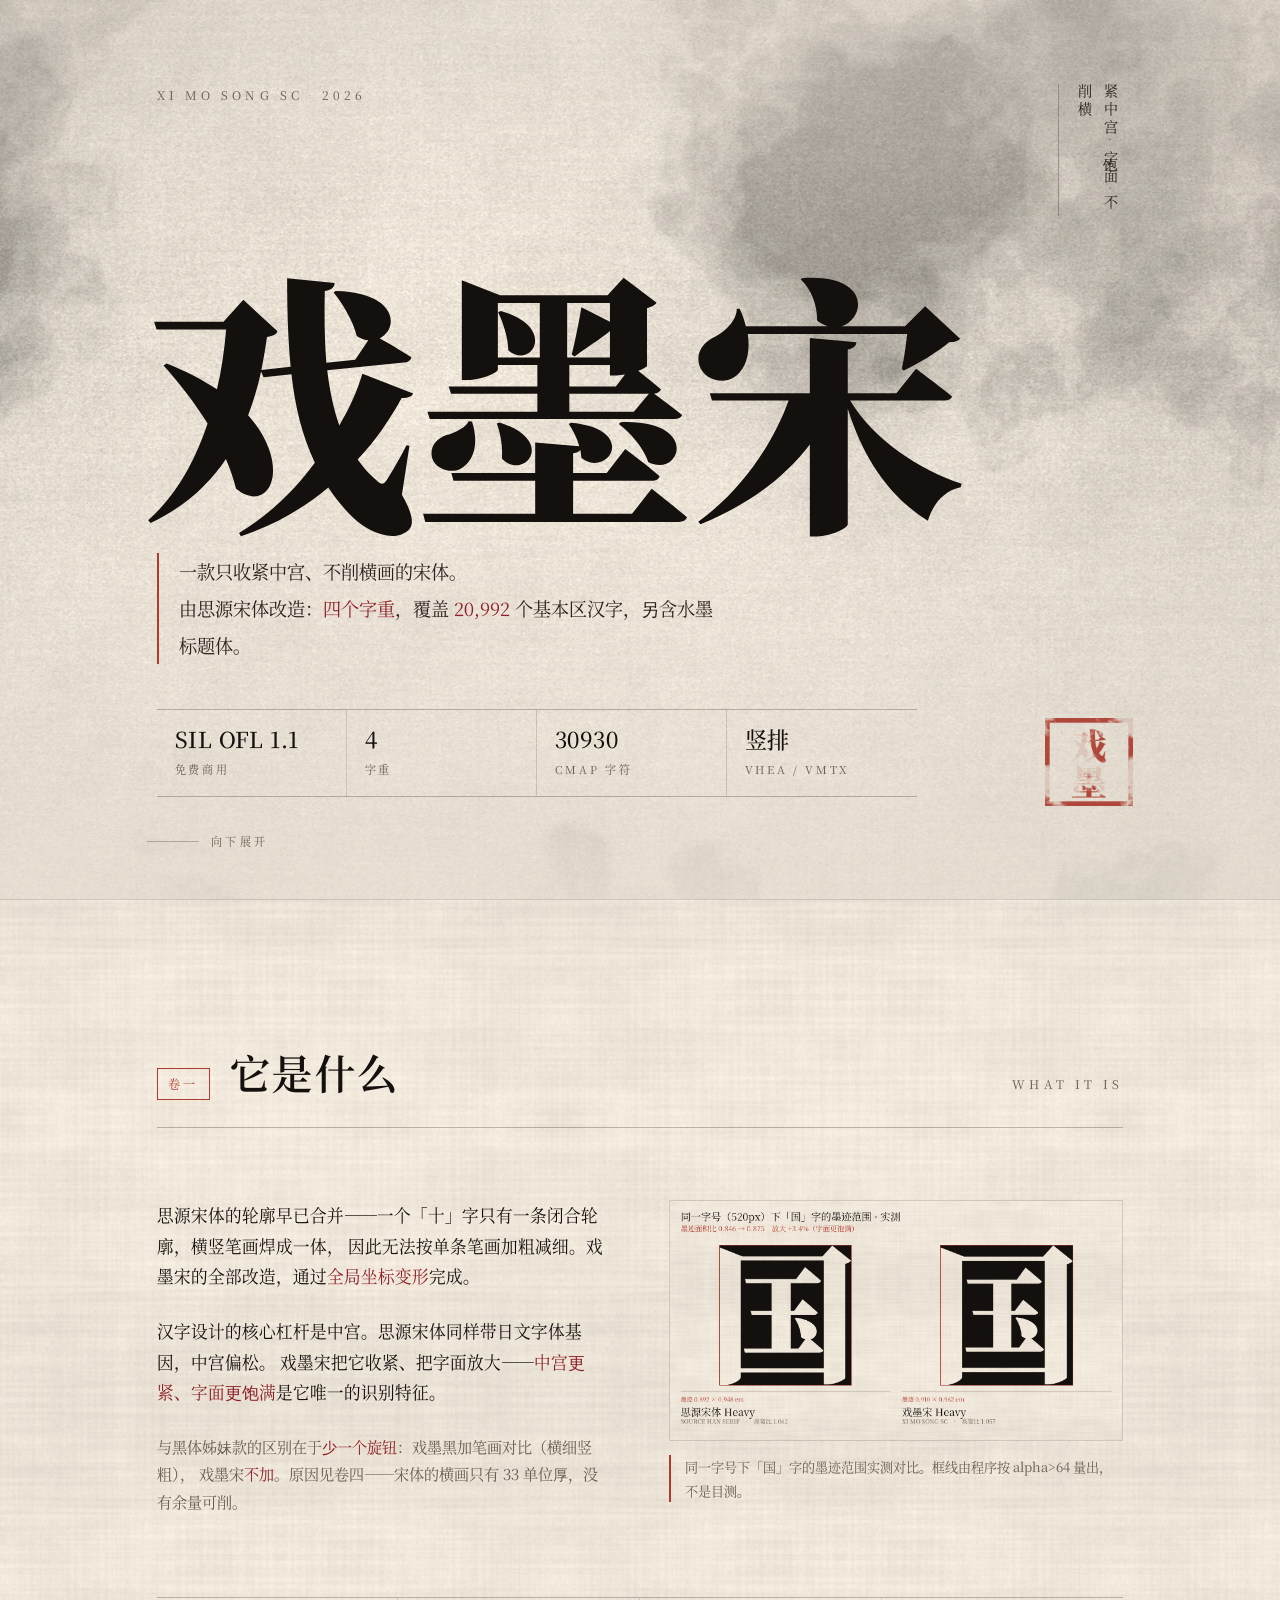
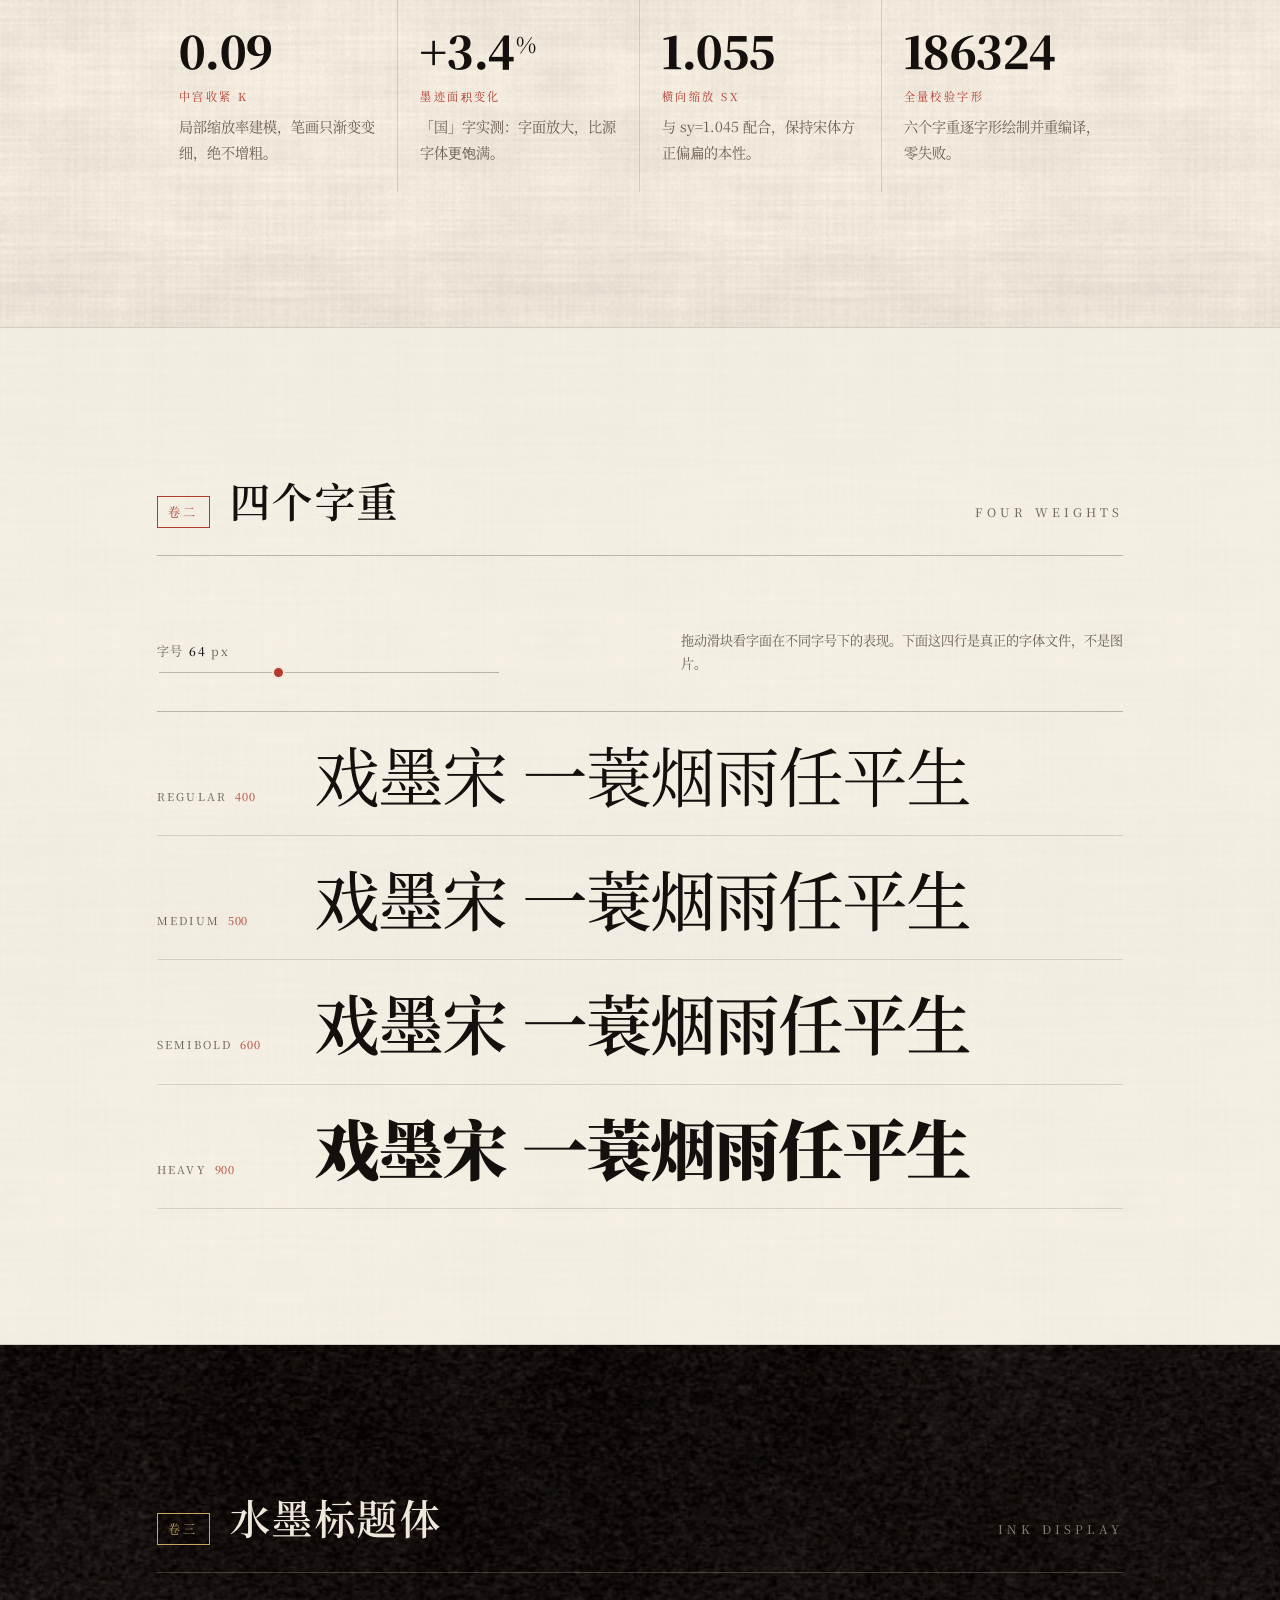
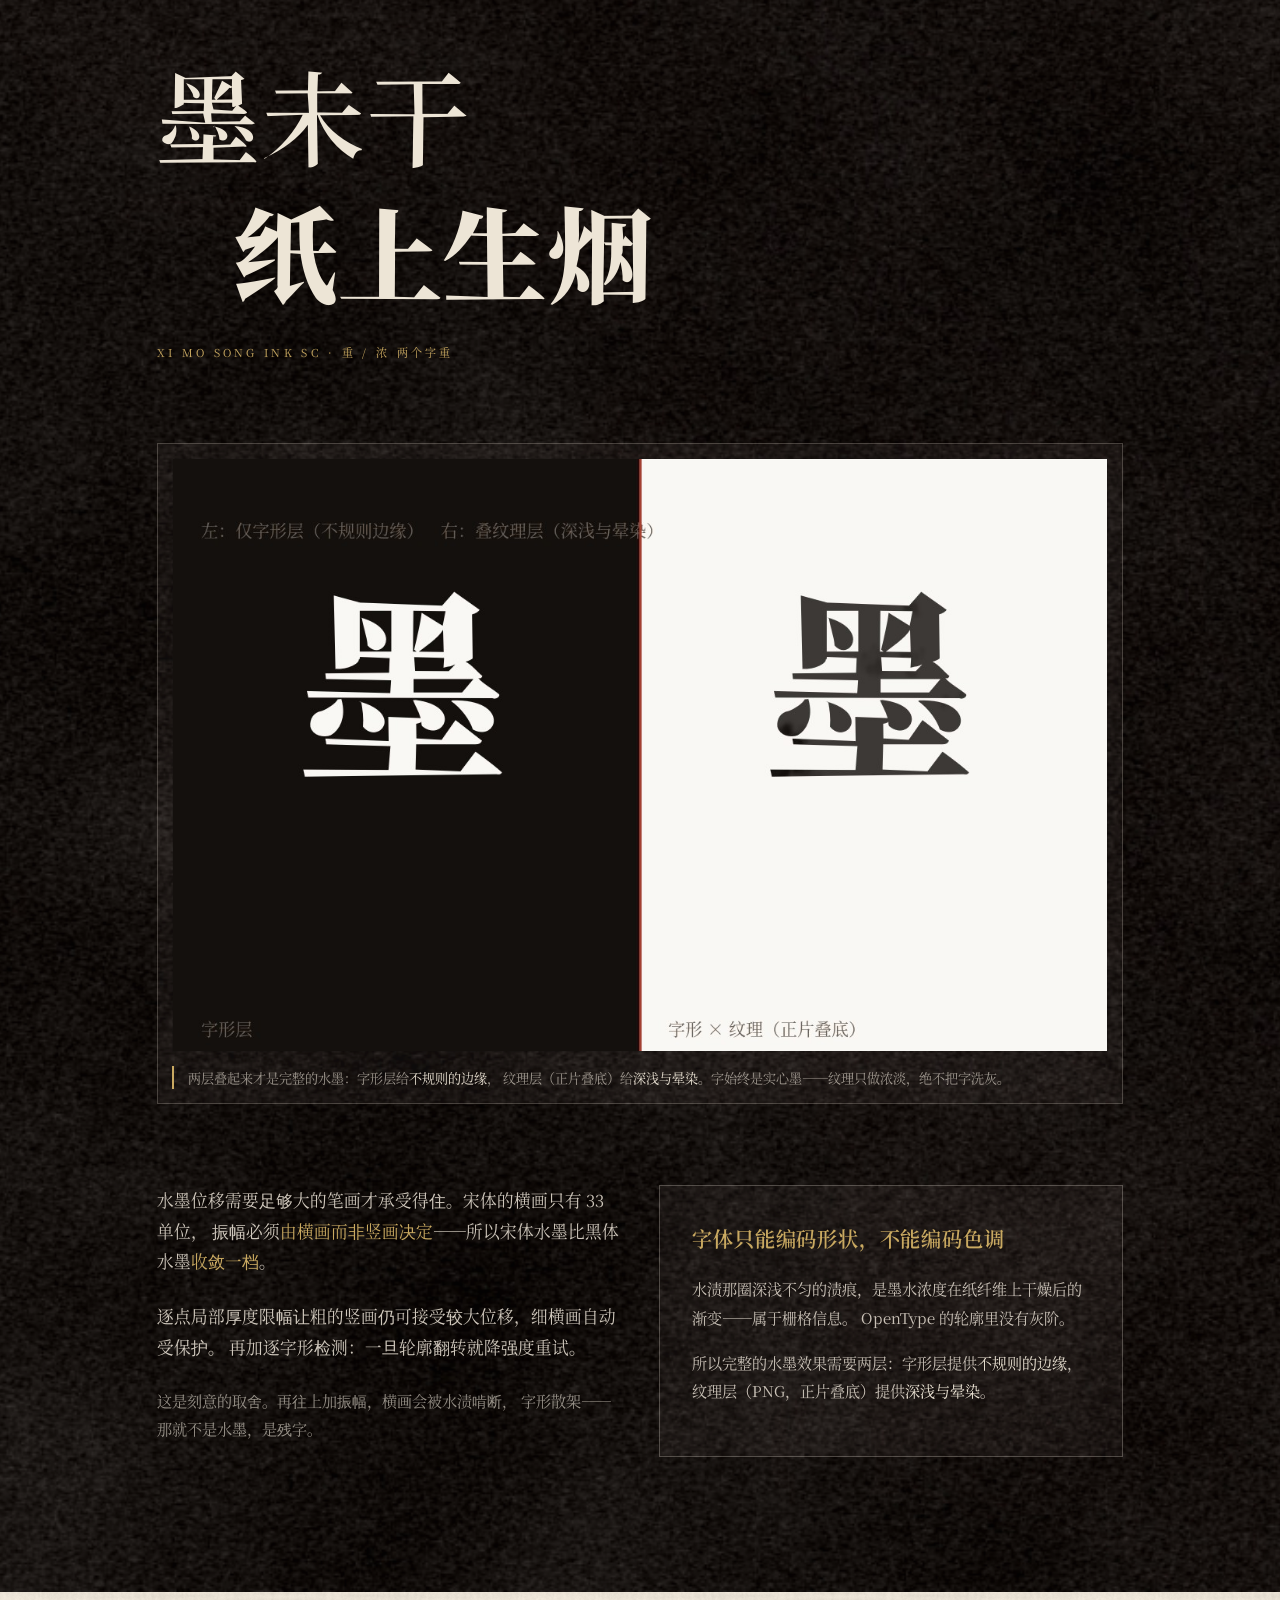
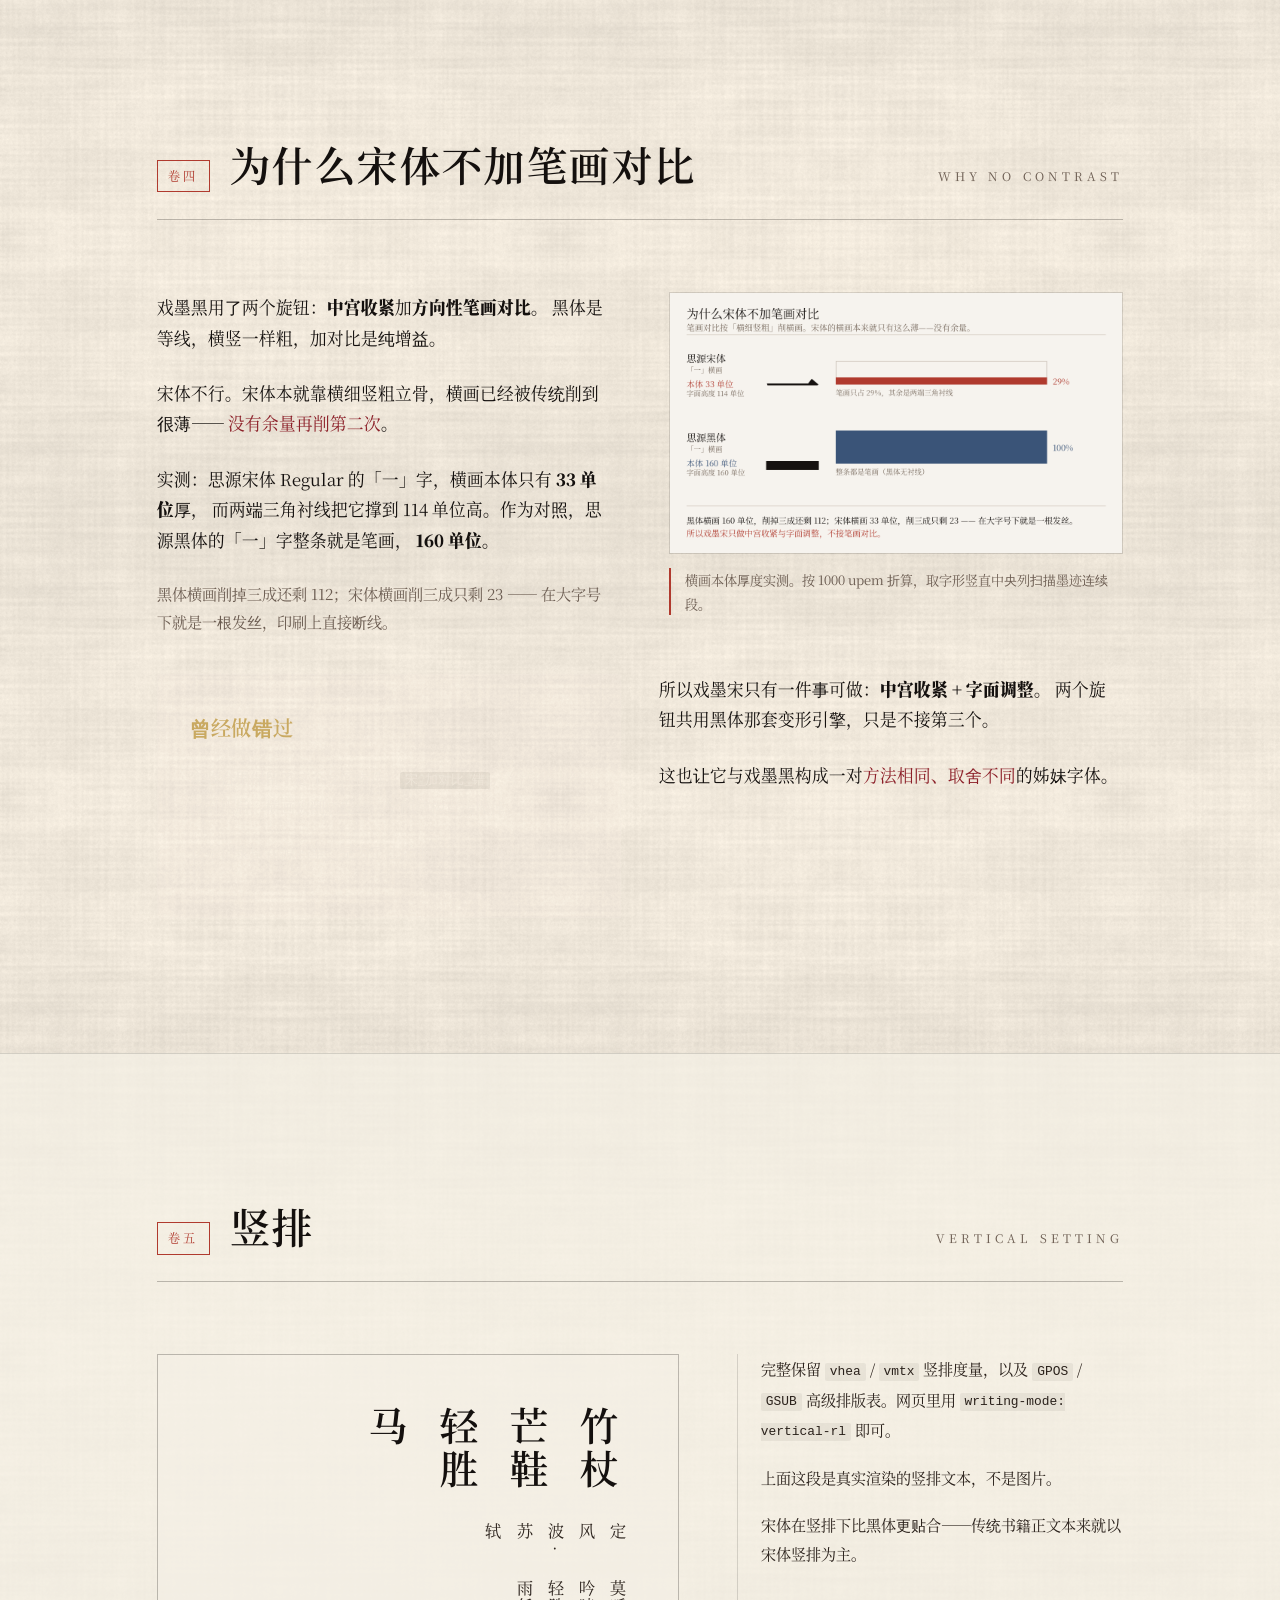
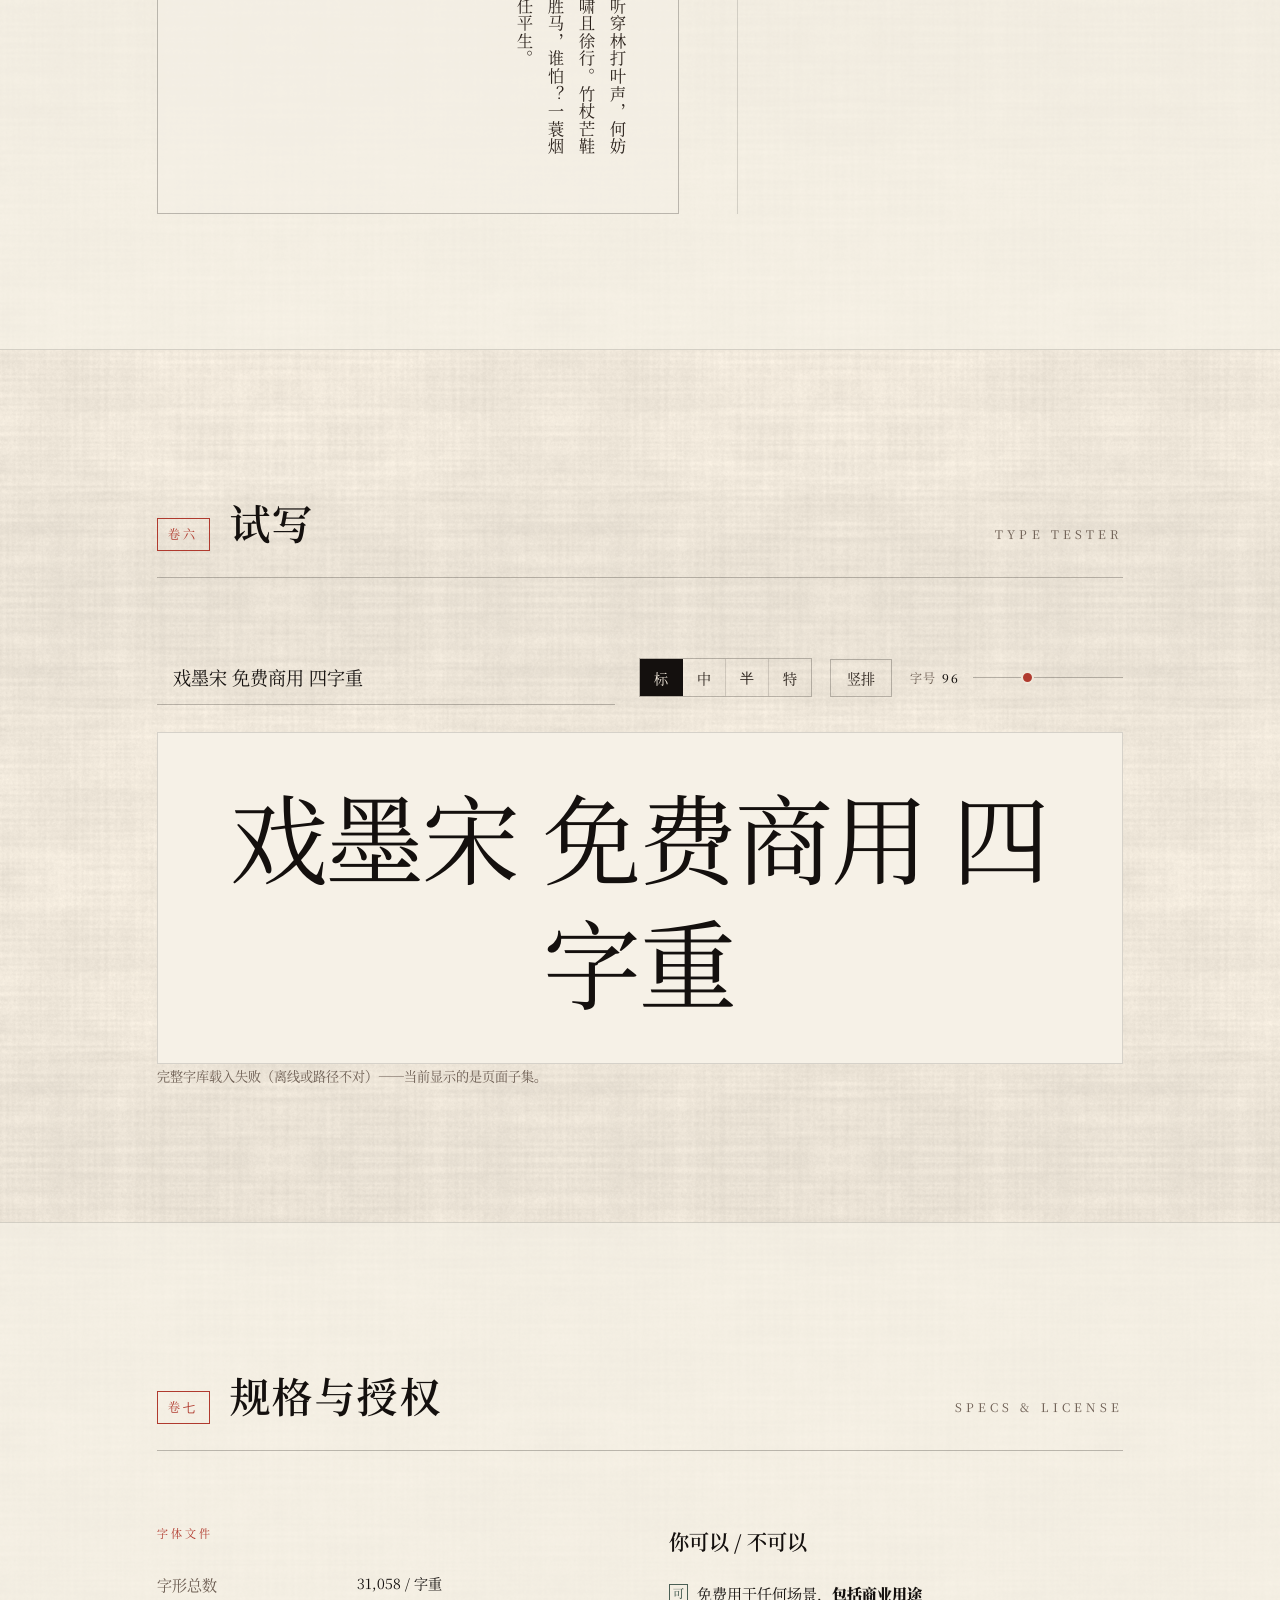
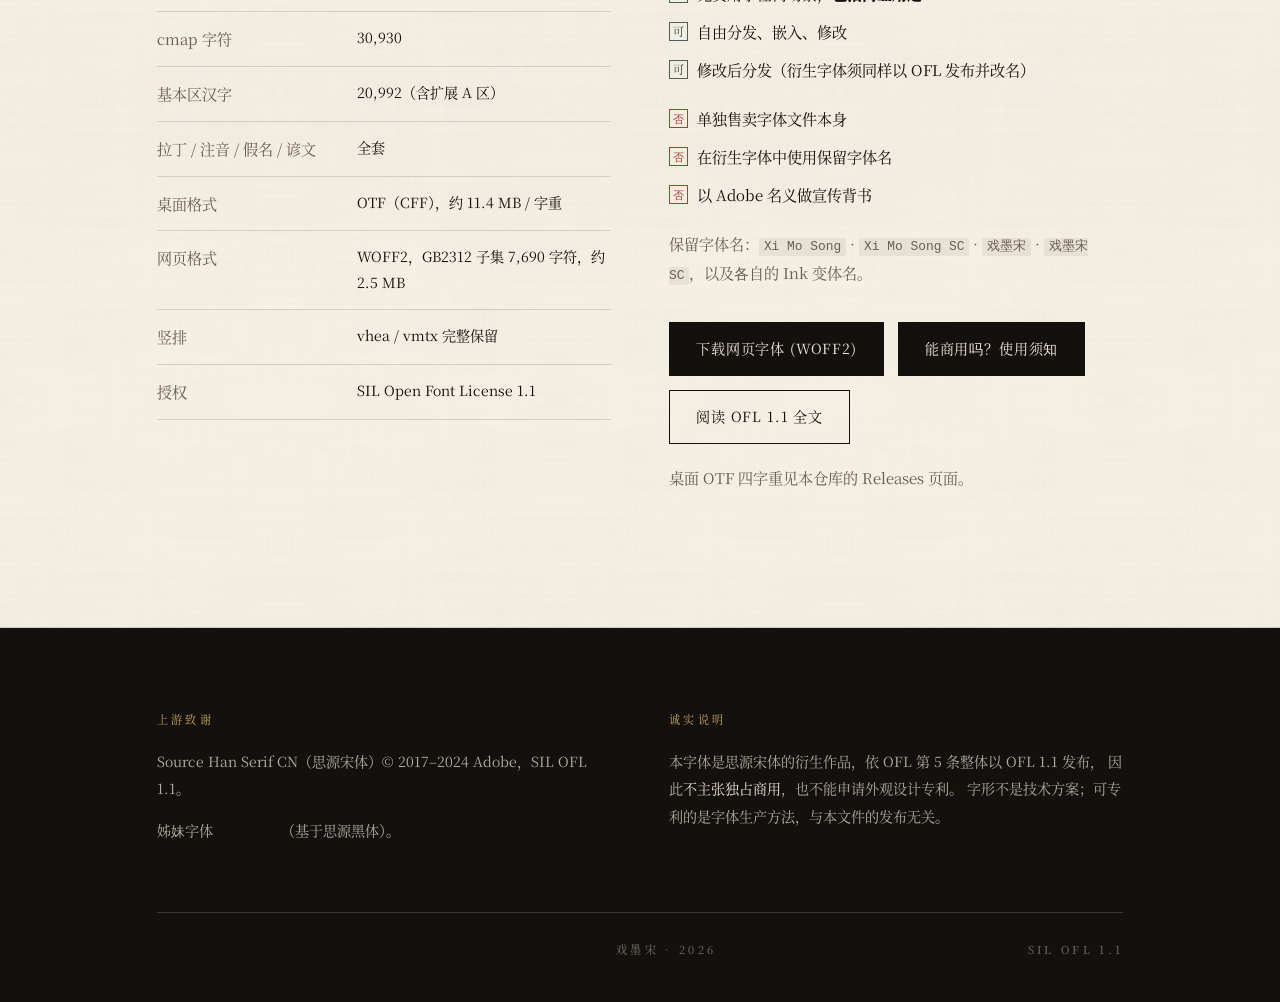
==== commit aa988d3f: "落地页加入《使用须知》入口，并生成 HTML 版 两个缺口： 1. 落地页此前完全没有使用须知入口 —— 设计师从页面进来根本看不到 2. 直接链 .md 行不通：Pages 带 .nojekyll " ====
--- a/index.html
+++ b/index.html
@@ -311,6 +311,7 @@
 
         <div class="dl">
           <a class="btn" href="fonts/full-ximosong-regular.woff2" download>下载网页字体 (WOFF2)</a>
+          <a class="btn" href="使用须知.html">能商用吗？使用须知</a>
           <a class="btn ghost" href="OFL.txt" target="_blank" rel="noopener">阅读 OFL 1.1 全文</a>
           <p class="quiet">桌面 OTF 四字重见本仓库的 Releases 页面。</p>
         </div>
